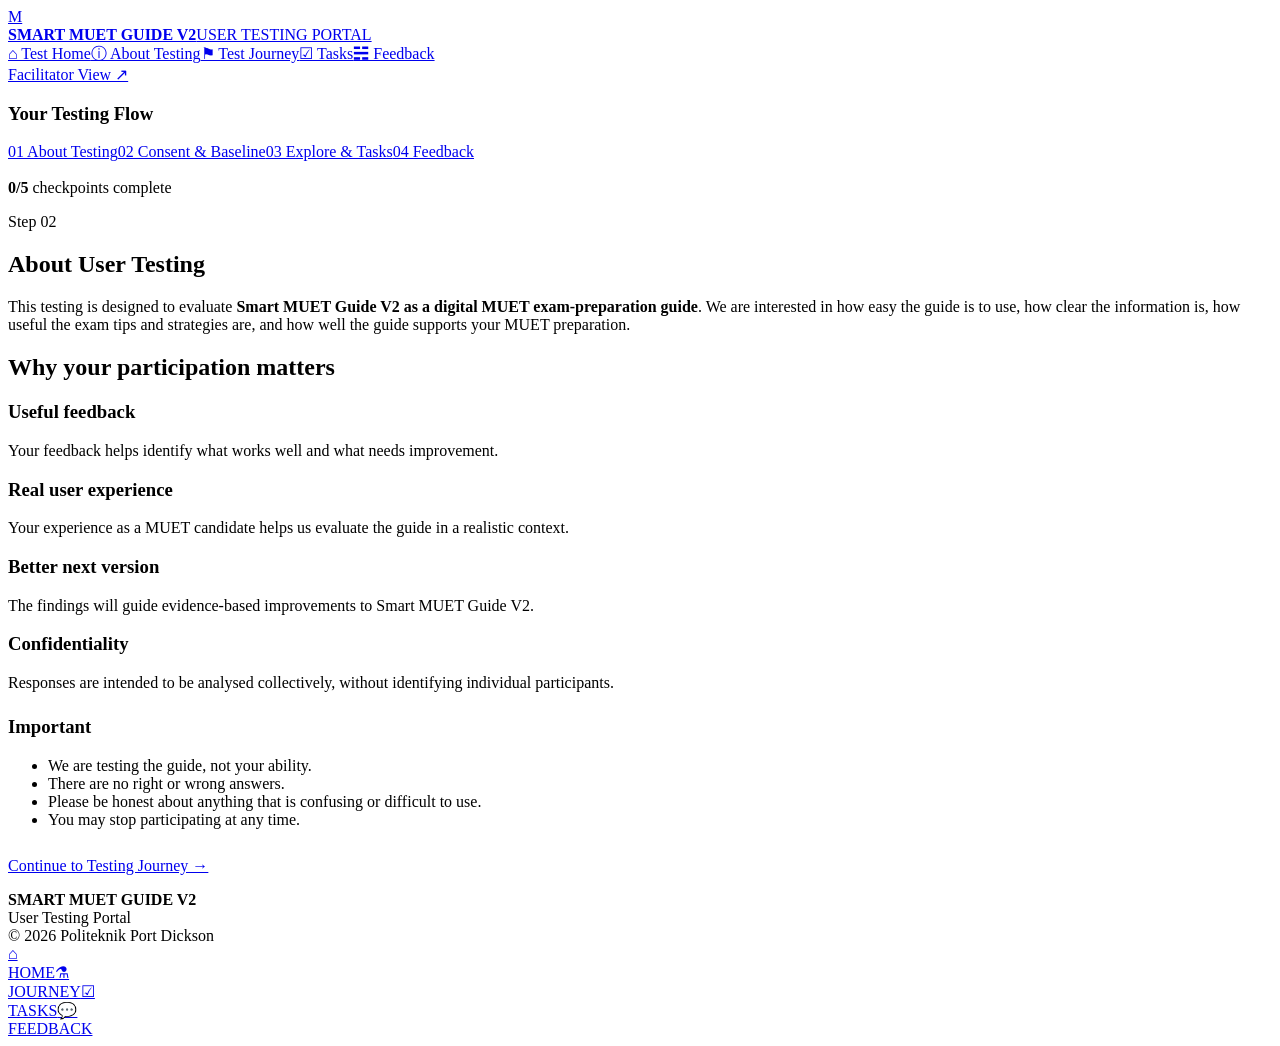
==== about.html @ 77f3c24b "Add files via upload" ====
<!doctype html><html lang="en"><head><meta charset="utf-8"><meta name="viewport" content="width=device-width,initial-scale=1"><title>About Testing — Smart MUET Guide V2</title><link rel="stylesheet" href="styles.css"></head><body><header class="site-header"><div class="header-inner"><a class="brand" href="index.html"><div class="logo-box">M</div><div class="brand-copy"><strong>SMART MUET GUIDE V2</strong><span>USER TESTING PORTAL</span></div></a><nav class="nav"><a href="index.html">⌂ Test Home</a><a class="active" href="about.html">ⓘ About Testing</a><a href="journey.html">⚑ Test Journey</a><a href="tasks.html">☑ Tasks</a><a href="feedback.html">☵ Feedback</a></nav><a class="facilitator" href="journey.html">Facilitator View ↗</a></div></header><main class="page"><div class="page-shell"><aside class="side-progress"><h3>Your Testing Flow</h3><a class="active" href="about.html">01 About Testing</a><a href="journey.html">02 Consent & Baseline</a><a href="tasks.html">03 Explore & Tasks</a><a href="feedback.html">04 Feedback</a><div class="progressbar" style="margin-top:18px"><span data-progress-bar style="width:0"></span></div><p><b data-progress>0/5</b> checkpoints complete</p></aside><section class="content-card neo-card"><span class="eyebrow">Step 02</span><h1>About User Testing</h1><p>This testing is designed to evaluate <b>Smart MUET Guide V2 as a digital MUET exam-preparation guide</b>. We are interested in how easy the guide is to use, how clear the information is, how useful the exam tips and strategies are, and how well the guide supports your MUET preparation.</p><h2>Why your participation matters</h2><div class="task-grid"><div class="task-card green"><h3>Useful feedback</h3><p>Your feedback helps identify what works well and what needs improvement.</p></div><div class="task-card yellow"><h3>Real user experience</h3><p>Your experience as a MUET candidate helps us evaluate the guide in a realistic context.</p></div><div class="task-card blue"><h3>Better next version</h3><p>The findings will guide evidence-based improvements to Smart MUET Guide V2.</p></div><div class="task-card pink"><h3>Confidentiality</h3><p>Responses are intended to be analysed collectively, without identifying individual participants.</p></div></div><div class="note" style="margin-top:24px"><h3>Important</h3><ul><li>We are testing the guide, not your ability.</li><li>There are no right or wrong answers.</li><li>Please be honest about anything that is confusing or difficult to use.</li><li>You may stop participating at any time.</li></ul></div><p style="margin-top:28px"><a class="btn" href="journey.html">Continue to Testing Journey →</a></p></section></div></main><footer class="site-footer"><div class="footer-inner"><div><b>SMART MUET GUIDE V2</b></div><div>User Testing Portal</div><div>© 2026 Politeknik Port Dickson</div></div></footer><nav class="mobile-tabs"><a href="index.html">⌂<br>HOME</a><a class="active" href="journey.html">⚗<br>JOURNEY</a><a href="tasks.html">☑<br>TASKS</a><a href="feedback.html">💬<br>FEEDBACK</a></nav><script src="app.js"></script></body></html>
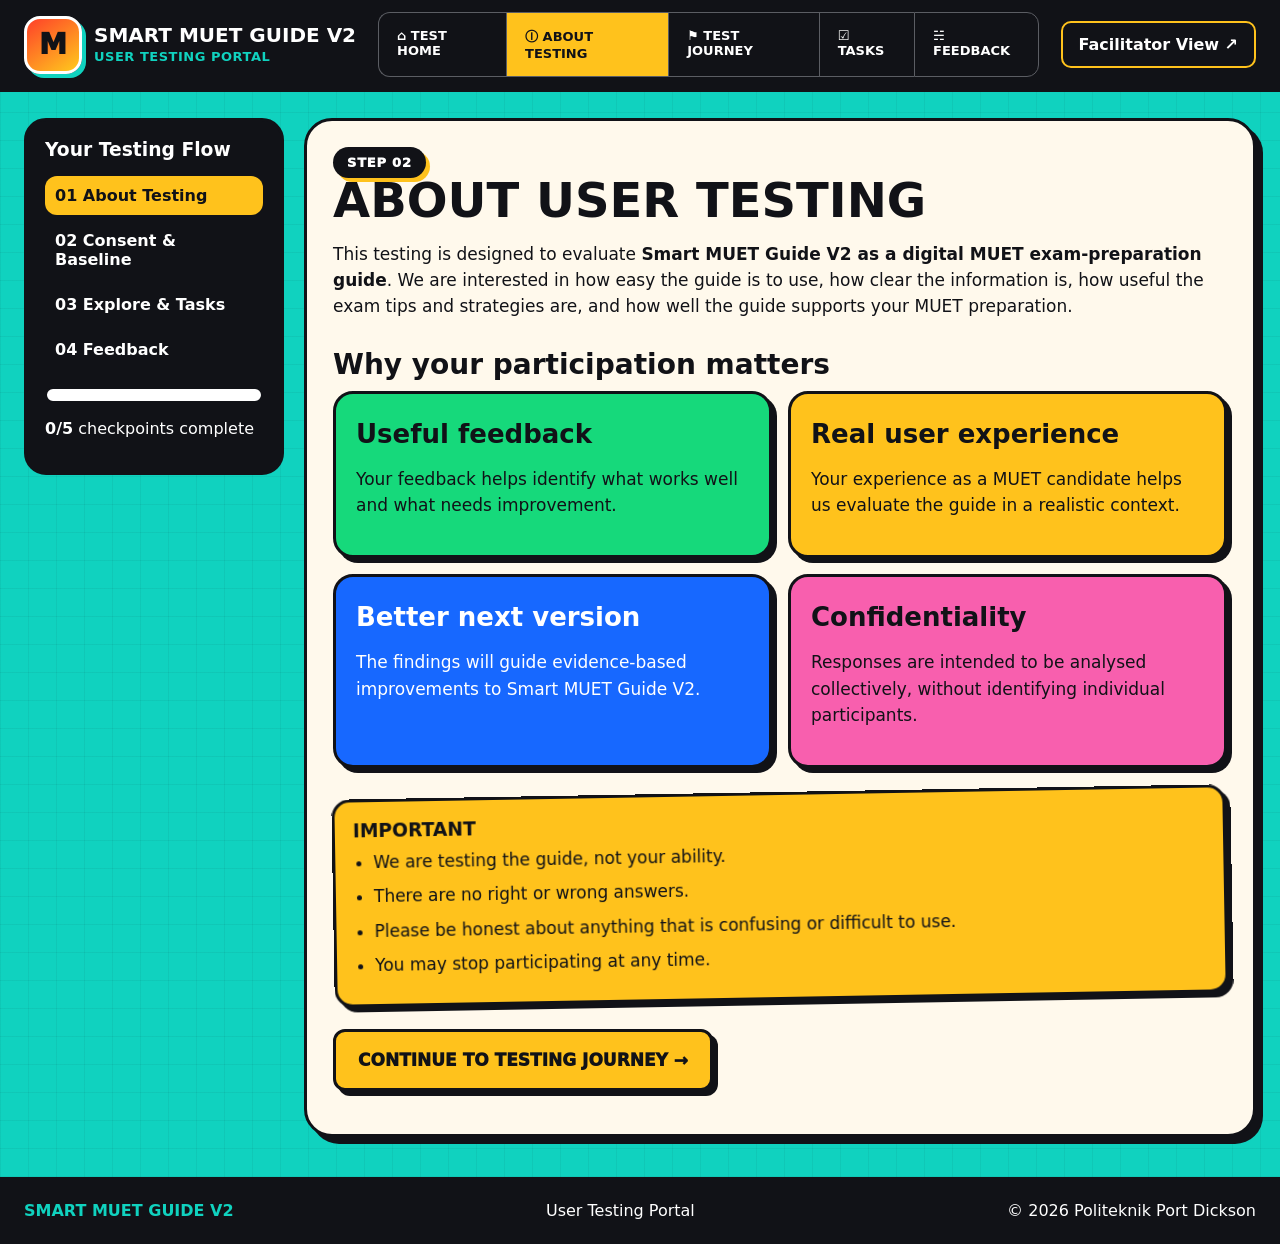
==== commit e86b5716: "Add files via upload" ====
--- a/about.html
+++ b/about.html
@@ -1 +1 @@
-<!doctype html><html lang="en"><head><meta charset="utf-8"><meta name="viewport" content="width=device-width,initial-scale=1"><title>About Testing — Smart MUET Guide V2</title><link rel="stylesheet" href="styles.css"></head><body><header class="site-header"><div class="header-inner"><a class="brand" href="index.html"><div class="logo-box">M</div><div class="brand-copy"><strong>SMART MUET GUIDE V2</strong><span>USER TESTING PORTAL</span></div></a><nav class="nav"><a href="index.html">⌂ Test Home</a><a class="active" href="about.html">ⓘ About Testing</a><a href="journey.html">⚑ Test Journey</a><a href="tasks.html">☑ Tasks</a><a href="feedback.html">☵ Feedback</a></nav><a class="facilitator" href="journey.html">Facilitator View ↗</a></div></header><main class="page"><div class="page-shell"><aside class="side-progress"><h3>Your Testing Flow</h3><a class="active" href="about.html">01 About Testing</a><a href="journey.html">02 Consent & Baseline</a><a href="tasks.html">03 Explore & Tasks</a><a href="feedback.html">04 Feedback</a><div class="progressbar" style="margin-top:18px"><span data-progress-bar style="width:0"></span></div><p><b data-progress>0/5</b> checkpoints complete</p></aside><section class="content-card neo-card"><span class="eyebrow">Step 02</span><h1>About User Testing</h1><p>This testing is designed to evaluate <b>Smart MUET Guide V2 as a digital MUET exam-preparation guide</b>. We are interested in how easy the guide is to use, how clear the information is, how useful the exam tips and strategies are, and how well the guide supports your MUET preparation.</p><h2>Why your participation matters</h2><div class="task-grid"><div class="task-card green"><h3>Useful feedback</h3><p>Your feedback helps identify what works well and what needs improvement.</p></div><div class="task-card yellow"><h3>Real user experience</h3><p>Your experience as a MUET candidate helps us evaluate the guide in a realistic context.</p></div><div class="task-card blue"><h3>Better next version</h3><p>The findings will guide evidence-based improvements to Smart MUET Guide V2.</p></div><div class="task-card pink"><h3>Confidentiality</h3><p>Responses are intended to be analysed collectively, without identifying individual participants.</p></div></div><div class="note" style="margin-top:24px"><h3>Important</h3><ul><li>We are testing the guide, not your ability.</li><li>There are no right or wrong answers.</li><li>Please be honest about anything that is confusing or difficult to use.</li><li>You may stop participating at any time.</li></ul></div><p style="margin-top:28px"><a class="btn" href="journey.html">Continue to Testing Journey →</a></p></section></div></main><footer class="site-footer"><div class="footer-inner"><div><b>SMART MUET GUIDE V2</b></div><div>User Testing Portal</div><div>© 2026 Politeknik Port Dickson</div></div></footer><nav class="mobile-tabs"><a href="index.html">⌂<br>HOME</a><a class="active" href="journey.html">⚗<br>JOURNEY</a><a href="tasks.html">☑<br>TASKS</a><a href="feedback.html">💬<br>FEEDBACK</a></nav><script src="app.js"></script></body></html>
+<!doctype html><html lang="en"><head><meta charset="utf-8"><meta name="viewport" content="width=device-width,initial-scale=1"><title>About Testing — Smart MUET Guide V2</title><link rel="stylesheet" href="css/styles.css"></head><body><header class="site-header"><div class="header-inner"><a class="brand" href="index.html"><div class="logo-box">M</div><div class="brand-copy"><strong>SMART MUET GUIDE V2</strong><span>USER TESTING PORTAL</span></div></a><nav class="nav"><a href="index.html">⌂ Test Home</a><a class="active" href="about.html">ⓘ About Testing</a><a href="journey.html">⚑ Test Journey</a><a href="tasks.html">☑ Tasks</a><a href="feedback.html">☵ Feedback</a></nav><a class="facilitator" href="journey.html">Facilitator View ↗</a></div></header><main class="page"><div class="page-shell"><aside class="side-progress"><h3>Your Testing Flow</h3><a class="active" href="about.html">01 About Testing</a><a href="journey.html">02 Consent & Baseline</a><a href="tasks.html">03 Explore & Tasks</a><a href="feedback.html">04 Feedback</a><div class="progressbar" style="margin-top:18px"><span data-progress-bar style="width:0"></span></div><p><b data-progress>0/5</b> checkpoints complete</p></aside><section class="content-card neo-card"><span class="eyebrow">Step 02</span><h1>About User Testing</h1><p>This testing is designed to evaluate <b>Smart MUET Guide V2 as a digital MUET exam-preparation guide</b>. We are interested in how easy the guide is to use, how clear the information is, how useful the exam tips and strategies are, and how well the guide supports your MUET preparation.</p><h2>Why your participation matters</h2><div class="task-grid"><div class="task-card green"><h3>Useful feedback</h3><p>Your feedback helps identify what works well and what needs improvement.</p></div><div class="task-card yellow"><h3>Real user experience</h3><p>Your experience as a MUET candidate helps us evaluate the guide in a realistic context.</p></div><div class="task-card blue"><h3>Better next version</h3><p>The findings will guide evidence-based improvements to Smart MUET Guide V2.</p></div><div class="task-card pink"><h3>Confidentiality</h3><p>Responses are intended to be analysed collectively, without identifying individual participants.</p></div></div><div class="note" style="margin-top:24px"><h3>Important</h3><ul><li>We are testing the guide, not your ability.</li><li>There are no right or wrong answers.</li><li>Please be honest about anything that is confusing or difficult to use.</li><li>You may stop participating at any time.</li></ul></div><p style="margin-top:28px"><a class="btn" href="journey.html">Continue to Testing Journey →</a></p></section></div></main><footer class="site-footer"><div class="footer-inner"><div><b>SMART MUET GUIDE V2</b></div><div>User Testing Portal</div><div>© 2026 Politeknik Port Dickson</div></div></footer><nav class="mobile-tabs"><a href="index.html">⌂<br>HOME</a><a class="active" href="journey.html">⚗<br>JOURNEY</a><a href="tasks.html">☑<br>TASKS</a><a href="feedback.html">💬<br>FEEDBACK</a></nav><script src="js/app.js"></script></body></html>
--- a/css/styles.css
+++ b/css/styles.css
@@ -0,0 +1 @@
+:root{--teal:#10d2bf;--ink:#111217;--cream:#fff9ec;--paper:#fffdf7;--yellow:#ffc21c;--blue:#1768ff;--green:#16d97b;--pink:#f85fae;--border:3px solid var(--ink);--shadow:7px 7px 0 var(--ink);--radius:28px;--max:1440px}*{box-sizing:border-box}html{scroll-behavior:smooth}body{margin:0;font-family:Inter,ui-sans-serif,system-ui,-apple-system,BlinkMacSystemFont,"Segoe UI",sans-serif;color:var(--ink);background:linear-gradient(rgba(17,18,23,.05) 1px,transparent 1px),linear-gradient(90deg,rgba(17,18,23,.05) 1px,transparent 1px),var(--teal);background-size:28px 28px}a{color:inherit;text-decoration:none}button,input,select{font:inherit}.site-header{position:sticky;top:0;z-index:50;background:var(--ink);color:white;border-bottom:3px solid var(--ink)}.header-inner{max-width:var(--max);margin:auto;display:grid;grid-template-columns:auto 1fr auto;align-items:center;gap:22px;padding:12px 24px}.brand{display:flex;align-items:center;gap:12px;min-width:max-content}.logo-box{width:58px;height:58px;border:3px solid #fff;border-radius:16px;background:linear-gradient(145deg,#ff4029,#ffca1d);box-shadow:4px 4px 0 var(--teal);display:grid;place-items:center;font-weight:1000;font-size:28px;color:var(--ink)}.brand-copy strong{display:block;font-size:20px;line-height:1}.brand-copy span{display:block;color:var(--teal);font-size:13px;font-weight:900;letter-spacing:.04em;margin-top:4px}.nav{display:flex;justify-content:center}.nav a{padding:15px 18px;border:1px solid #5b5d63;border-right:0;font-weight:900;font-size:13px;text-transform:uppercase;background:#111217}.nav a:first-child{border-radius:12px 0 0 12px}.nav a:last-child{border-right:1px solid #5b5d63;border-radius:0 12px 12px 0}.nav a.active,.nav a:hover{background:var(--yellow);color:var(--ink)}.facilitator{border:2px solid var(--yellow);padding:12px 16px;border-radius:10px;font-weight:900}.page{max-width:var(--max);margin:auto;padding:26px 24px 40px}.neo-card{background:var(--cream);border:var(--border);border-radius:var(--radius);box-shadow:var(--shadow)}.hero{display:grid;grid-template-columns:1.15fr .85fr;gap:18px;padding:24px;margin-bottom:22px;overflow:hidden}.eyebrow{display:inline-block;background:var(--ink);color:white;border-radius:999px;padding:8px 14px;font-size:13px;font-weight:1000;text-transform:uppercase;letter-spacing:.06em;box-shadow:4px 4px 0 var(--yellow)}.hero h1,.page-title{margin:14px 0 10px;font-size:clamp(46px,7vw,92px);line-height:.88;letter-spacing:-.055em;text-transform:uppercase;font-weight:1000}.hero h1 span{display:inline-block;background:var(--teal);padding:4px 12px 7px;border:3px solid var(--ink);border-radius:10px;box-shadow:5px 5px 0 var(--ink)}.hero p{font-size:20px;max-width:720px;line-height:1.45}.hero-visual{position:relative;min-height:390px;background:linear-gradient(135deg,#6f2cff,#8a32ff);border:var(--border);border-radius:24px;box-shadow:var(--shadow);overflow:hidden;padding:18px}.browser{position:absolute;left:7%;right:5%;top:12%;background:var(--paper);border:var(--border);border-radius:20px;box-shadow:var(--shadow);overflow:hidden;transform:rotate(1deg)}.browser-bar{height:38px;background:var(--ink);display:flex;gap:7px;align-items:center;padding:0 14px}.dot{width:11px;height:11px;border-radius:50%;display:block}.dot:nth-child(1){background:var(--pink)}.dot:nth-child(2){background:var(--yellow)}.dot:nth-child(3){background:var(--green)}.browser-content{padding:22px}.browser-content h3{margin:0 0 14px;font-size:24px}.component-grid{display:grid;grid-template-columns:repeat(4,1fr);gap:10px}.component-mini{min-height:110px;border:2px solid var(--ink);border-radius:14px;box-shadow:4px 4px 0 var(--ink);display:flex;flex-direction:column;align-items:center;justify-content:center;font-weight:1000;text-transform:uppercase}.component-mini .icon{font-size:36px}.blue{background:var(--blue);color:#fff}.green{background:var(--green)}.yellow{background:var(--yellow)}.pink{background:var(--pink)}.sticky{position:absolute;right:6%;top:2%;background:var(--pink);border:var(--border);box-shadow:5px 5px 0 var(--ink);padding:12px 15px;font-size:20px;font-weight:1000;line-height:1.05;transform:rotate(4deg);z-index:4}.btn{display:inline-flex;align-items:center;justify-content:center;gap:12px;border:var(--border);border-radius:12px;background:var(--yellow);box-shadow:5px 5px 0 var(--ink);padding:15px 22px;font-weight:1000;text-transform:uppercase;cursor:pointer}.btn:hover{transform:translate(2px,2px);box-shadow:3px 3px 0 var(--ink)}.btn.dark{background:var(--ink);color:white}.btn.teal{background:var(--teal)}.quick-grid{display:grid;grid-template-columns:repeat(4,1fr);gap:14px;margin-bottom:22px}.quick{padding:18px;display:grid;grid-template-columns:56px 1fr;gap:12px;align-items:center}.quick .qicon{width:54px;height:54px;border:var(--border);border-radius:50%;display:grid;place-items:center;background:var(--paper);font-size:28px}.quick strong{display:block;font-size:18px;text-transform:uppercase;line-height:1}.quick small{display:block;margin-top:5px;line-height:1.25;color:#31323a}.section-label{display:inline-flex;align-items:center;gap:8px;background:var(--ink);color:white;border-radius:999px;padding:9px 15px;font-weight:1000;text-transform:uppercase;box-shadow:4px 4px 0 var(--yellow);margin:0 0 14px}.journey-wrap{padding:18px;margin-bottom:24px}.journey{display:grid;grid-template-columns:repeat(7,1fr);gap:10px}.step{border:2px solid var(--ink);border-radius:18px;background:var(--paper);padding:14px;min-height:210px;position:relative}.step.current{background:#fdf7de;box-shadow:4px 4px 0 var(--ink)}.step-num{width:42px;height:42px;border:3px solid var(--ink);border-radius:50%;display:grid;place-items:center;font-weight:1000;margin-bottom:12px;background:var(--teal)}.step:nth-child(2) .step-num{background:var(--blue);color:white}.step:nth-child(3) .step-num{background:var(--green)}.step:nth-child(4) .step-num{background:var(--yellow)}.step:nth-child(5) .step-num{background:var(--pink)}.step:nth-child(6) .step-num{background:var(--blue);color:white}.step:nth-child(7) .step-num{background:var(--green)}.step h4{margin:0 0 8px;font-size:16px;text-transform:uppercase}.step p{margin:0;font-size:13px;line-height:1.35}.lock{position:absolute;right:12px;top:12px}.component-cards{display:grid;grid-template-columns:repeat(4,1fr);gap:14px}.component-card{border:var(--border);border-radius:20px;box-shadow:var(--shadow);padding:20px;min-height:190px}.component-card h3{margin:6px 0 8px;text-transform:uppercase;font-size:25px}.component-card p{margin:0 0 18px;line-height:1.35}.big-icon{font-size:46px}.cta-grid{display:grid;grid-template-columns:1fr .65fr;gap:18px;align-items:stretch;margin:22px 0}.cta-card{padding:24px}.note{background:var(--yellow);border:var(--border);border-radius:18px;box-shadow:5px 5px 0 var(--ink);padding:18px;transform:rotate(-1deg)}.note h3{margin:0 0 8px;text-transform:uppercase}.note ul{padding-left:20px;margin:8px 0 0}.note li{margin:8px 0}.page-shell{display:grid;grid-template-columns:260px 1fr;gap:20px}.side-progress{position:sticky;top:100px;height:max-content;padding:18px;background:var(--ink);color:white;border-radius:22px;border:3px solid var(--ink)}.side-progress h3{margin:0 0 16px}.side-progress a{display:flex;gap:10px;align-items:center;padding:10px;border-radius:12px;margin:6px 0;font-weight:800}.side-progress a.active{background:var(--yellow);color:var(--ink)}.content-card{padding:26px}.content-card h1{font-size:48px;line-height:.95;margin:0 0 12px;text-transform:uppercase}.content-card h2{font-size:28px;margin:28px 0 10px}.content-card p,.content-card li{font-size:17px;line-height:1.55}.consent-box{background:#f7f1e4;border:2px dashed var(--ink);padding:18px;border-radius:18px;margin:18px 0}.form-grid{display:grid;grid-template-columns:repeat(2,1fr);gap:14px}.field label{display:block;font-weight:900;margin-bottom:7px}.field input,.field select{width:100%;padding:13px;border:2px solid var(--ink);border-radius:12px;background:#fff}.scale-row{display:flex;gap:10px;flex-wrap:wrap}.scale-choice{width:44px;height:44px;border:2px solid var(--ink);border-radius:50%;display:grid;place-items:center;background:#fff;cursor:pointer;font-weight:900}.scale-choice input{display:none}.scale-choice:has(input:checked){background:var(--yellow)}.task-grid{display:grid;grid-template-columns:repeat(2,1fr);gap:16px}.task-card{padding:20px;border:var(--border);border-radius:20px;box-shadow:5px 5px 0 var(--ink)}.task-card h3{font-size:26px;margin:5px 0 8px}.task-card ul{padding-left:20px}.progressbar{height:16px;border:2px solid var(--ink);border-radius:999px;overflow:hidden;background:#fff}.progressbar span{height:100%;display:block;background:var(--yellow)}.feedback-frame{width:100%;min-height:780px;border:var(--border);border-radius:18px;background:white}.placeholder{padding:28px;border:2px dashed var(--ink);border-radius:18px;background:#fff7d1}.site-footer{background:var(--ink);color:white;padding:24px}.footer-inner{max-width:var(--max);margin:auto;display:flex;justify-content:space-between;gap:16px;align-items:center}.footer-inner b{color:var(--teal)}.mobile-tabs{display:none}@media(max-width:1100px){.header-inner{grid-template-columns:1fr auto}.nav{display:none}.hero{grid-template-columns:1fr}.hero-visual{min-height:350px}.quick-grid{grid-template-columns:repeat(2,1fr)}.journey{grid-template-columns:repeat(2,1fr)}.component-cards{grid-template-columns:repeat(2,1fr)}.page-shell{grid-template-columns:1fr}.side-progress{position:relative;top:auto}}@media(max-width:720px){body{background-size:22px 22px}.header-inner{padding:10px 14px}.logo-box{width:48px;height:48px;font-size:23px}.brand-copy strong{font-size:16px}.brand-copy span{font-size:11px}.facilitator{display:none}.page{padding:16px 14px 92px}.hero{padding:16px;border-radius:22px}.hero h1{font-size:50px}.hero p{font-size:17px}.hero-visual{min-height:300px}.sticky{font-size:15px}.browser{left:4%;right:4%}.component-grid{grid-template-columns:repeat(2,1fr)}.quick-grid,.component-cards,.task-grid,.form-grid,.cta-grid{grid-template-columns:1fr}.journey{grid-template-columns:1fr}.step{min-height:auto}.content-card{padding:18px}.content-card h1{font-size:38px}.footer-inner{flex-direction:column;text-align:center}.mobile-tabs{display:grid;grid-template-columns:repeat(4,1fr);position:fixed;left:0;right:0;bottom:0;z-index:100;background:var(--ink);color:white;border-top:3px solid var(--ink)}.mobile-tabs a{padding:12px 6px;text-align:center;font-size:11px;font-weight:900}.mobile-tabs a.active{background:var(--yellow);color:var(--ink)}}
